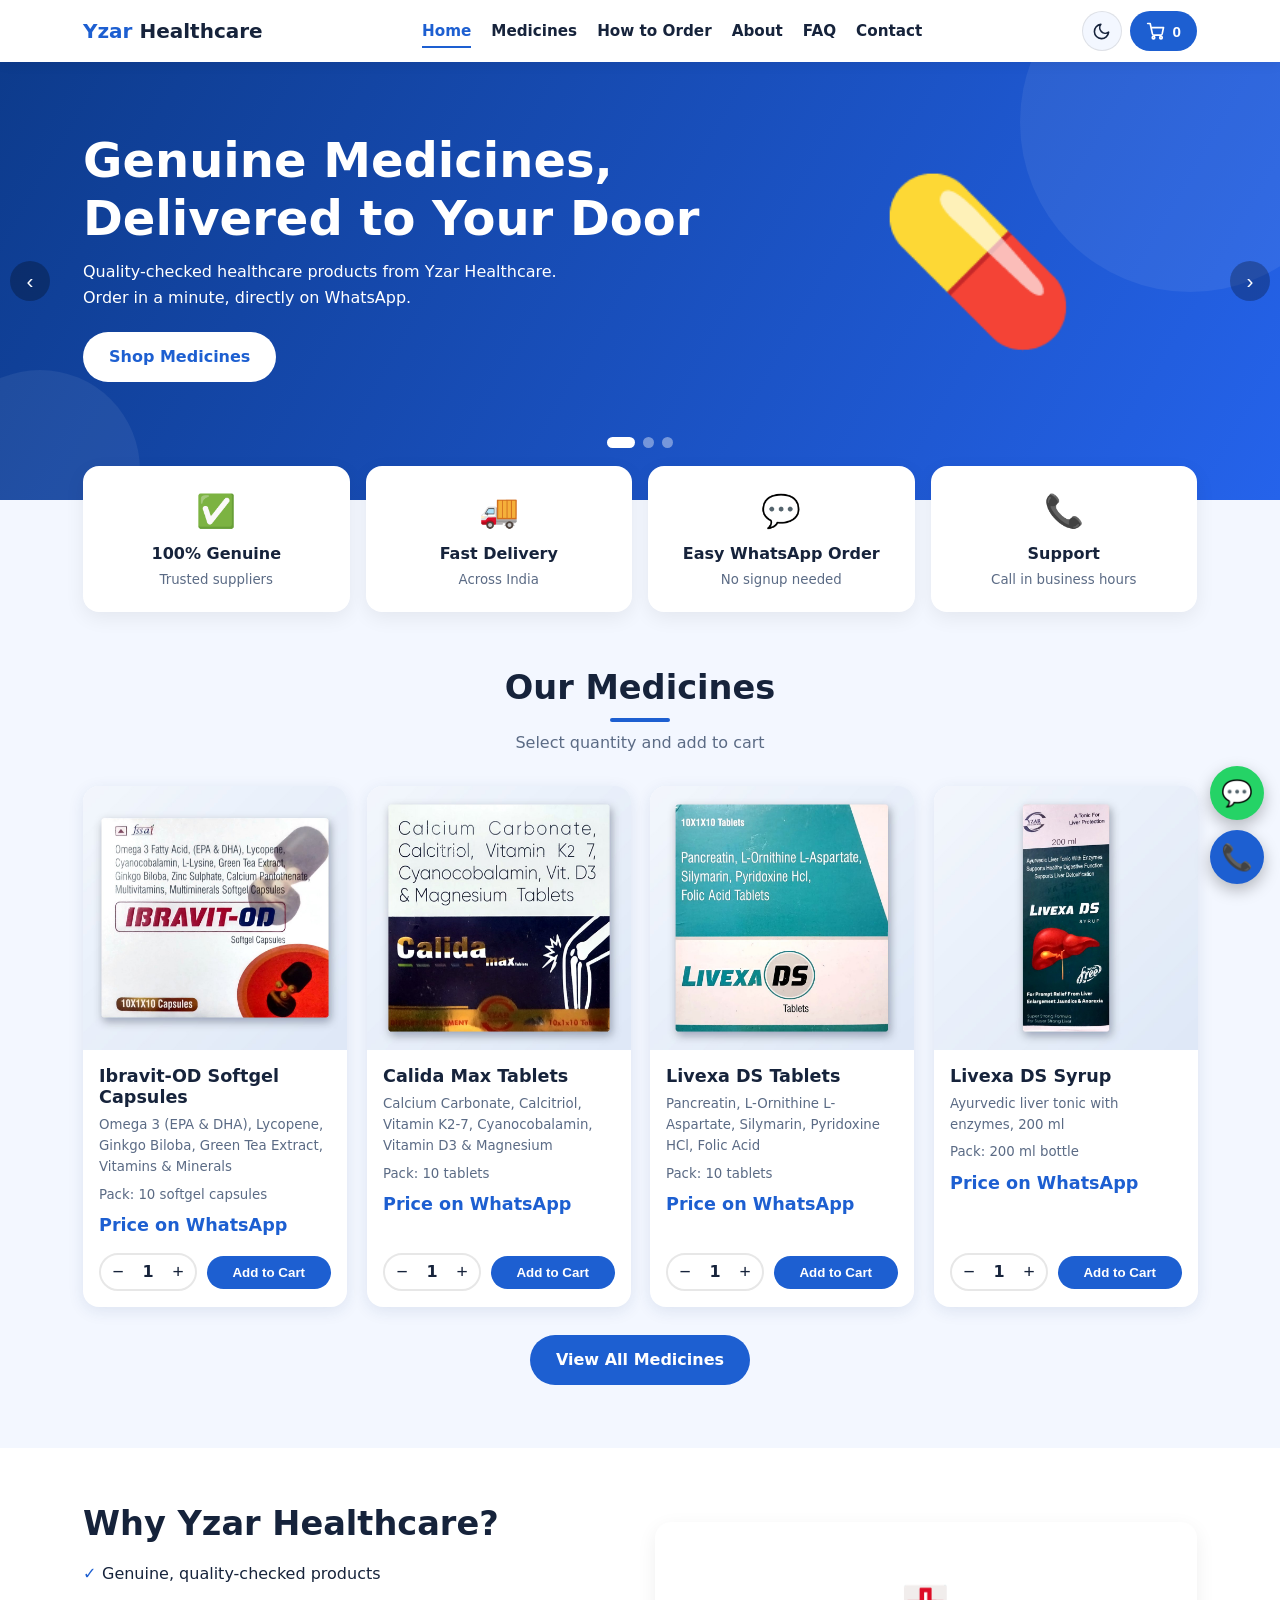
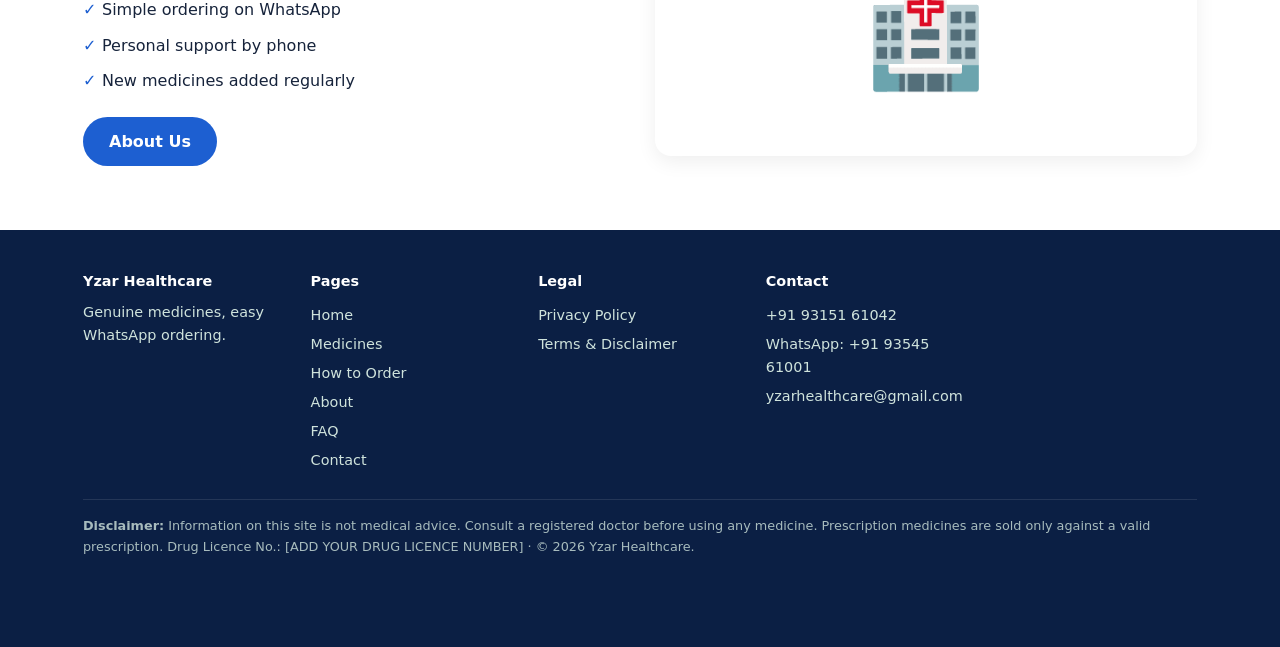
==== index.html @ 84fd8c4e "Add files via upload" ====
<!DOCTYPE html><html lang="en-IN"><head><meta charset="utf-8"><meta name="viewport" content="width=device-width, initial-scale=1">
<title>Yzar Healthcare – Buy Genuine Medicines Online | Order on WhatsApp</title><meta name="description" content="Yzar Healthcare – genuine, quality-checked medicines delivered across India. Choose medicines, set quantity and order instantly on WhatsApp."><link rel="canonical" href="https://yzarhealthcare.com/"><meta name="theme-color" content="#1d5fd1">
<meta property="og:type" content="website"><meta property="og:title" content="Yzar Healthcare – Buy Genuine Medicines Online | Order on WhatsApp"><meta property="og:description" content="Yzar Healthcare – genuine, quality-checked medicines delivered across India. Choose medicines, set quantity and order instantly on WhatsApp."><meta property="og:url" content="https://yzarhealthcare.com/">
<link rel="icon" href="data:image/svg+xml,%3Csvg xmlns='http://www.w3.org/2000/svg' viewBox='0 0 100 100'%3E%3Ctext y='.9em' font-size='90'%3E💊%3C/text%3E%3C/svg%3E">
<script>(function(){try{var t=localStorage.getItem("yztheme")||(matchMedia("(prefers-color-scheme:dark)").matches?"dark":"light");document.documentElement.dataset.theme=t}catch(e){}})()</script><link rel="stylesheet" href="assets/style.css"><script type="application/ld+json">{"@context": "https://schema.org", "@type": "Pharmacy", "name": "Yzar Healthcare", "url": "https://yzarhealthcare.com/", "telephone": "+919315161042", "email": "yzarhealthcare@gmail.com", "areaServed": "IN"}</script></head><body>
<header><div class="wrap nav"><a class="logo" href="index.html">Yzar<span> Healthcare</span></a><nav id="nav"><ul><li><a href="index.html" class=on>Home</a></li><li><a href="medicines.html">Medicines</a></li><li><a href="how-to-order.html">How to Order</a></li><li><a href="about.html">About</a></li><li><a href="faq.html">FAQ</a></li><li><a href="contact.html">Contact</a></li></ul></nav>
<div class="acts"><button class="ib" id="tt" type="button" aria-label="Switch dark / light theme"><svg class="mo" width="19" height="19" viewBox="0 0 24 24"><path d="M21 12.8A9 9 0 1 1 11.2 3a7 7 0 0 0 9.8 9.8z"/></svg><svg class="su" width="19" height="19" viewBox="0 0 24 24"><circle cx="12" cy="12" r="4"/><path d="M12 2v2M12 20v2M4.9 4.9l1.4 1.4M17.7 17.7l1.4 1.4M2 12h2M20 12h2M4.9 19.1l1.4-1.4M17.7 6.3l1.4-1.4"/></svg></button><button class="cartbtn" id="cb" type="button" onclick="openCart()" aria-label="Open cart"><svg width="20" height="20" viewBox="0 0 24 24"><circle cx="9" cy="20" r="1.5"/><circle cx="18" cy="20" r="1.5"/><path d="M2 3h3l2.7 12.4a2 2 0 0 0 2 1.6h7.7a2 2 0 0 0 2-1.5L21 8H6"/></svg><span id="cc">0</span></button><button class="hb" type="button" onclick="document.getElementById('nav').classList.toggle('open')" aria-label="Menu">☰</button></div></div></header>
<main><div class="slider" id="hero"><div class="slides" id="slides"><div class="slide s1"><div class="wrap"><div><h1 class="hd">Genuine Medicines, Delivered to Your Door</h1><p>Quality-checked healthcare products from Yzar Healthcare. Order in a minute, directly on WhatsApp.</p><a class="btn" href="medicines.html">Shop Medicines</a></div><div class="big" aria-hidden="true">💊</div></div></div><div class="slide s2"><div class="wrap"><div><h2 class="hd">Order on WhatsApp in 3 Taps</h2><p>Select medicines, set quantity, and your order goes straight to our team.</p><a class="btn" href="how-to-order.html">How It Works</a></div><div class="big" aria-hidden="true">💬</div></div></div><div class="slide s3"><div class="wrap"><div><h2 class="hd">Your Health, Our Priority</h2><p>Questions about a product? Call or message us, we are happy to help.</p><a class="btn" href="contact.html">Contact Us</a></div><div class="big" aria-hidden="true">🩺</div></div></div></div><button class="arr l" onclick="go(-1)" aria-label="Previous">‹</button><button class="arr r" onclick="go(1)" aria-label="Next">›</button><div class="dots" id="dots"></div></div>
<div class="wrap"><div class="trust"><div class="card rv"><i>✅</i><b>100% Genuine</b><small>Trusted suppliers</small></div><div class="card rv"><i>🚚</i><b>Fast Delivery</b><small>Across India</small></div><div class="card rv"><i>💬</i><b>Easy WhatsApp Order</b><small>No signup needed</small></div><div class="card rv"><i>📞</i><b>Support</b><small>Call in business hours</small></div></div></div>
<section><div class="wrap"><h2 class="rv">Our Medicines</h2><p class="sub rv">Select quantity and add to cart</p><div class="grid" id="grid" data-limit="8"></div><p style="text-align:center;margin-top:28px"><a class="btn g" href="medicines.html">View All Medicines</a></p></div></section>
<section class="alt"><div class="wrap two"><div class="rv"><h2>Why Yzar Healthcare?</h2><ul class="tick"><li>Genuine, quality-checked products</li><li>Simple ordering on WhatsApp</li><li>Personal support by phone</li><li>New medicines added regularly</li></ul><p style="margin-top:18px"><a class="btn g" href="about.html">About Us</a></p></div><div class="card rv" style="font-size:6rem;padding:40px">🏥</div></div></section></main>
<footer><div class="wrap"><div><h4>Yzar Healthcare</h4><p>Genuine medicines, easy WhatsApp ordering.</p></div>
<div><h4>Pages</h4><a href="index.html">Home</a><a href="medicines.html">Medicines</a><a href="how-to-order.html">How to Order</a><a href="about.html">About</a><a href="faq.html">FAQ</a><a href="contact.html">Contact</a></div>
<div><h4>Legal</h4><a href="privacy-policy.html">Privacy Policy</a><a href="terms-disclaimer.html">Terms &amp; Disclaimer</a></div>
<div><h4>Contact</h4><a href="tel:+919315161042">+91 93151 61042</a><a href="https://wa.me/919354561001">WhatsApp: +91 93545 61001</a><a href="mailto:yzarhealthcare@gmail.com">yzarhealthcare@gmail.com</a></div>
<div class="disc"><b>Disclaimer:</b> Information on this site is not medical advice. Consult a registered doctor before using any medicine. Prescription medicines are sold only against a valid prescription. Drug Licence No.: [ADD YOUR DRUG LICENCE NUMBER] · © 2026 Yzar Healthcare.</div></div></footer>
<script src="assets/products.js"></script><script>const ROOT="";</script><script src="assets/app.js"></script></body></html>
---- assets/style.css ----
:root{color-scheme:light;--g:#1d5fd1;--g2:#2f7bf0;--dk:#0b1f44;--bg:#f3f7ff;--tx:#16233b;--mu:#5b6b85;--w:#fff;--r:16px;--pg1:#e3eeff;--pg2:#c3d9fb;--sh:#1b3a7a1a}
:root[data-theme=dark]{color-scheme:dark;--g:#3b82f6;--g2:#60a5fa;--bg:#0b1220;--tx:#e6eefc;--mu:#9fb1d1;--w:#121c30;--dk:#060c18;--pg1:#16233f;--pg2:#1f3159;--sh:#0006}
*{box-sizing:border-box;margin:0;padding:0}
html{scroll-behavior:smooth}
body{font-family:system-ui,-apple-system,"Segoe UI",Roboto,sans-serif;background:var(--bg);color:var(--tx);line-height:1.6;overflow-x:hidden}
a{color:inherit}.wrap{max-width:1150px;margin:auto;padding:0 18px}
section{padding:56px 0}h1,h2,h3{line-height:1.2}
h2{font-size:clamp(1.5rem,4vw,2.1rem);text-align:center;margin-bottom:8px}
.sub{text-align:center;color:var(--mu);margin-bottom:30px}
header{position:sticky;top:0;z-index:50;background:var(--w);box-shadow:0 2px 12px #0001}
.nav{display:flex;align-items:center;justify-content:space-between;height:62px}
.logo{font-weight:800;font-size:1.25rem;color:var(--g);text-decoration:none}.logo span{color:var(--tx)}
nav ul{display:flex;gap:20px;list-style:none}
nav a{text-decoration:none;font-weight:600;font-size:.95rem;padding:6px 0}nav a:hover,nav a.on{color:var(--g);border-bottom:2px solid var(--g)}
.hb{display:none;background:none;border:0;font-size:1.6rem;color:var(--tx)}
.cartbtn{background:var(--g);color:#fff;border:0;border-radius:30px;padding:8px 16px;font-weight:700;cursor:pointer}
@media(max-width:1000px){.hb{display:block}nav{position:absolute;top:62px;left:0;right:0;background:var(--w);display:none;box-shadow:0 8px 14px #0002}nav.open{display:block}nav ul{flex-direction:column;gap:0}nav a{display:block;padding:14px 20px;border-top:1px solid #8882}nav a.on{border-bottom:0}}
.phead{background:linear-gradient(120deg,#0d3b8c,#2563eb);color:#fff;padding:44px 0;text-align:center}
.phead h1{font-size:clamp(1.7rem,5vw,2.6rem)}.phead p{opacity:.9;margin-top:6px}
.crumb{font-size:.85rem;opacity:.9;margin-bottom:8px}.crumb a{text-decoration:none}
.slider{position:relative;overflow:hidden;color:#fff}
.slides{display:flex;transition:transform .7s ease}
.slide{min-width:100%;padding:70px 0 110px;display:flex;align-items:center}
.s1{background:linear-gradient(120deg,#0d3b8c,#2563eb)}.s2{background:linear-gradient(120deg,#0369a1,#38bdf8)}.s3{background:linear-gradient(120deg,#3730a3,#6366f1)}
.slide .wrap{display:grid;grid-template-columns:1.2fr .8fr;gap:20px;align-items:center;width:100%}
.slide .hd{font-size:clamp(1.8rem,5vw,3rem);text-align:left;margin-bottom:12px}
.slide p{opacity:.92;margin-bottom:22px;max-width:520px}
.big{font-size:clamp(5rem,16vw,10rem);text-align:center;animation:fl 4s ease-in-out infinite}
@keyframes fl{50%{transform:translateY(-14px) rotate(4deg)}}
@media(max-width:700px){.slide .wrap{grid-template-columns:1fr;text-align:center}.slide .hd{text-align:center}.slide p{margin-inline:auto}.big{order:-1;font-size:5rem}}
.btn{display:inline-block;background:#fff;color:var(--g);font-weight:800;padding:12px 26px;border-radius:30px;text-decoration:none;border:0;cursor:pointer;font-size:1rem;transition:.2s}
.btn:hover{transform:translateY(-2px);box-shadow:0 8px 18px #0003}.btn.g{background:var(--g);color:#fff}.btn.wa{background:#25d366;color:#fff}
.dots{position:absolute;bottom:52px;left:0;right:0;display:flex;justify-content:center;gap:8px}
.dots button{width:11px;height:11px;border-radius:50%;border:0;background:#fff6;cursor:pointer;transition:.3s}.dots button.on{background:#fff;width:28px;border-radius:8px}
.arr{position:absolute;top:50%;transform:translateY(-50%);background:#0004;color:#fff;border:0;width:40px;height:40px;border-radius:50%;font-size:1.3rem;cursor:pointer}
.arr.l{left:10px}.arr.r{right:10px}@media(max-width:700px){.arr{display:none}}
.trust{display:grid;grid-template-columns:repeat(auto-fit,minmax(200px,1fr));gap:16px;margin-top:-34px;position:relative;z-index:5}
.card{background:var(--w);border-radius:var(--r);padding:20px;box-shadow:0 6px 20px #0001;text-align:center;display:block;text-decoration:none}
.card i{font-style:normal;font-size:2rem;display:block}.card b{display:block;margin-top:4px}.card small{color:var(--mu)}
.tools{display:flex;justify-content:center;margin-bottom:26px}
.tools input{width:100%;max-width:420px;padding:12px 18px;border-radius:30px;border:2px solid #8883;background:var(--w);color:var(--tx);font-size:1rem}
.grid{display:grid;grid-template-columns:repeat(auto-fill,minmax(250px,1fr));gap:20px}
.p{background:var(--w);border-radius:var(--r);overflow:hidden;box-shadow:0 4px 16px #0001;transition:.25s;display:flex;flex-direction:column}
.p:hover{transform:translateY(-6px);box-shadow:0 14px 30px #0002}
.pi{height:160px;display:grid;place-items:center;font-size:4.5rem;background:linear-gradient(135deg,var(--pg1),var(--pg2));text-decoration:none}
.pi img{width:100%;height:100%;object-fit:cover}
.pb{padding:16px;display:flex;flex-direction:column;gap:6px;flex:1}.pb h3{font-size:1.1rem}.pb h3 a{text-decoration:none}.pb small{color:var(--mu)}
.price{font-weight:800;color:var(--g);font-size:1.1rem}
.rx{font-size:.72rem;background:#fde8e8;color:#b42318;padding:2px 8px;border-radius:10px;width:fit-content}
.row{display:flex;gap:10px;align-items:center;margin-top:auto;padding-top:8px}
.qty{display:flex;align-items:center;border:2px solid #8883;border-radius:24px}
.qty button{width:34px;height:34px;background:none;border:0;font-size:1.2rem;cursor:pointer;color:var(--tx)}.qty span{min-width:26px;text-align:center;font-weight:700}
.add{flex:1;background:var(--g);color:#fff;border:0;border-radius:24px;padding:9px;font-weight:700;cursor:pointer}.add:hover{background:var(--g2)}
.steps{display:grid;grid-template-columns:repeat(auto-fit,minmax(220px,1fr));gap:22px;counter-reset:s}
.steps .card{text-align:left;position:relative;padding-top:34px}
.steps .card:before{counter-increment:s;content:counter(s);position:absolute;top:-14px;left:18px;width:34px;height:34px;border-radius:50%;background:var(--g);color:#fff;display:grid;place-items:center;font-weight:800}
.alt{background:var(--w)}
.two{display:grid;grid-template-columns:1fr 1fr;gap:30px;align-items:center}@media(max-width:760px){.two{grid-template-columns:1fr}}
.two h2{text-align:left}.tick{list-style:none;margin-top:12px}.tick li{padding:5px 0}.tick li:before{content:"✓ ";color:var(--g);font-weight:800}
.doc{max-width:800px}.doc h2{text-align:left;font-size:1.4rem;margin:26px 0 8px}.doc p,.doc li{color:var(--mu);margin-bottom:8px}.doc ul{padding-left:22px}
details{background:var(--w);border-radius:12px;padding:14px 18px;margin-bottom:10px}
summary{font-weight:700;cursor:pointer}details p{margin-top:8px;color:var(--mu)}
.contact{display:grid;grid-template-columns:repeat(auto-fit,minmax(240px,1fr));gap:16px}
.pd{display:grid;grid-template-columns:1fr 1fr;gap:34px;align-items:start}@media(max-width:760px){.pd{grid-template-columns:1fr}}
.pd .pi{height:300px;font-size:8rem;border-radius:var(--r)}.pd h1{font-size:clamp(1.6rem,4vw,2.2rem)}
.pd .price{font-size:1.5rem;margin:8px 0}.pd p{color:var(--mu);margin:8px 0}
.cta{display:flex;gap:12px;flex-wrap:wrap;align-items:center;margin-top:16px}
footer{background:var(--dk);color:#cfe3dc;padding:40px 0 90px;font-size:.9rem}
footer .wrap{display:grid;grid-template-columns:repeat(auto-fit,minmax(200px,1fr));gap:24px}
footer h4{color:#fff;margin-bottom:8px}footer a{display:block;text-decoration:none;padding:3px 0}footer a:hover{color:#fff}
.disc{grid-column:1/-1;border-top:1px solid #fff2;padding-top:16px;font-size:.8rem;opacity:.8}
.rv{opacity:0;transform:translateY(28px);transition:.7s}.rv.in{opacity:1;transform:none}
.fab{position:fixed;right:16px;bottom:16px;display:flex;flex-direction:column;gap:10px;z-index:60}
.fab a{width:54px;height:54px;border-radius:50%;display:grid;place-items:center;font-size:1.6rem;text-decoration:none;box-shadow:0 6px 16px #0004;color:#fff}
.fab .w{background:#25d366;animation:pu 2s infinite}.fab .c{background:var(--g)}
@keyframes pu{0%{box-shadow:0 0 0 0 #25d36699}70%{box-shadow:0 0 0 16px #0000}100%{box-shadow:0 0 0 0 #0000}}
.ov{position:fixed;inset:0;background:#0006;z-index:70;display:none}.ov.open{display:block}
.drawer{position:fixed;top:0;right:0;bottom:0;width:min(420px,100%);background:var(--w);z-index:80;transform:translateX(100%);transition:.35s;display:flex;flex-direction:column}.drawer.open{transform:none}
.dh{display:flex;justify-content:space-between;align-items:center;padding:16px 18px;border-bottom:1px solid #8883}.dh button{background:none;border:0;font-size:1.6rem;cursor:pointer;color:var(--tx)}
.items{flex:1;overflow:auto;padding:12px 18px}
.it{display:flex;justify-content:space-between;align-items:center;gap:8px;padding:10px 0;border-bottom:1px solid #8882}.it small{color:var(--mu);display:block}
.df{padding:14px 18px;border-top:1px solid #8883;display:grid;gap:8px}
.df input,.df textarea{width:100%;padding:10px 12px;border-radius:10px;border:2px solid #8883;background:var(--bg);color:var(--tx);font:inherit}
.empty{text-align:center;color:var(--mu);padding:40px 0}

.car{position:relative}
.car .vp{overflow:hidden;border-radius:var(--r);background:var(--w);box-shadow:0 4px 16px #0001}
.car .tr{display:flex;transition:transform .45s ease}
.car .sl{min-width:100%;height:340px;display:block}
.car .sl img{display:block;width:100%;height:340px;object-fit:contain}
.car .ar{position:absolute;top:50%;transform:translateY(-50%);width:38px;height:38px;border-radius:50%;border:0;background:#0006;color:#fff;font-size:1.3rem;cursor:pointer;z-index:2}
.car .ar.l{left:8px}.car .ar.r{right:8px}
.car .cd{position:absolute;bottom:10px;left:0;right:0;display:flex;justify-content:center;gap:7px}
.car .cd button{width:9px;height:9px;border-radius:50%;border:0;background:#0004;cursor:pointer;transition:.3s}.car .cd button.on{background:var(--g);width:24px;border-radius:6px}
.car .cn{position:absolute;top:10px;right:10px;background:#0007;color:#fff;font-size:.75rem;padding:2px 10px;border-radius:12px}
.thumbs{display:flex;gap:10px;margin-top:12px;overflow-x:auto;padding-bottom:4px}
.thumbs button{flex:0 0 68px;height:68px;border:2px solid transparent;border-radius:12px;padding:0;background:var(--w);cursor:pointer;overflow:hidden;opacity:.7}
.thumbs button.on{border-color:var(--g);opacity:1}.thumbs img{width:100%;height:100%;object-fit:cover}
.pdet{margin-top:40px}.pdet h2{text-align:left;font-size:1.4rem;margin-bottom:14px}
.pdet details{padding:0}.pdet summary{padding:14px 18px;list-style:none;display:flex;justify-content:space-between}
.pdet summary:after{content:"+";font-size:1.3rem;color:var(--g)}.pdet details[open] summary:after{content:"−"}
.pdet .bd{padding:0 18px 16px;color:var(--mu)}.pdet ul{padding-left:20px}.pdet li{margin-bottom:4px}
.pdet table{width:100%;border-collapse:collapse}.pdet td{padding:8px 0;border-bottom:1px solid #8882;vertical-align:top}.pdet td:first-child{font-weight:700;color:var(--tx);width:38%}

/* ===== v2 fixes + animation ===== */
body{animation:pg .5s ease both}@keyframes pg{from{opacity:0}}
.prog{position:fixed;top:0;left:0;height:3px;width:0;background:linear-gradient(90deg,var(--g),#38bdf8);z-index:100;transition:width .1s}
header{transition:box-shadow .3s,background .3s}header.sc{box-shadow:0 6px 22px var(--sh)}
.logo{flex-shrink:0;white-space:nowrap}nav ul{flex-wrap:nowrap}nav a{white-space:nowrap}
.acts{display:flex;gap:8px;align-items:center}
.ib,.cartbtn{display:inline-flex;align-items:center;justify-content:center;gap:7px;height:40px;border-radius:30px;border:0;cursor:pointer;font-weight:700;font-size:.95rem;transition:.25s}
.ib{width:40px;background:var(--bg);color:var(--tx);border:1px solid #8883}.ib:hover{background:var(--g);color:#fff;transform:rotate(18deg)}
.ib svg,.cartbtn svg{fill:none;stroke:currentColor;stroke-width:2;stroke-linecap:round;stroke-linejoin:round}
.mo{display:block}.su{display:none}:root[data-theme=dark] .mo{display:none}:root[data-theme=dark] .su{display:block}
.cartbtn{padding:0 16px}.cartbtn:hover{background:var(--g2)}.cartbtn.bump{animation:bump .5s}
@keyframes bump{30%{transform:scale(1.2) rotate(-6deg)}60%{transform:scale(.95)}}
.hb{width:40px;height:40px;border-radius:50%;border:1px solid #8883;background:var(--bg);font-size:1.3rem;cursor:pointer}
/* product images */
.pi{display:flex;align-items:center;justify-content:center;aspect-ratio:1/1;height:auto;overflow:hidden;position:relative}
.pi img{display:block;width:100%;aspect-ratio:1/1;height:auto;object-fit:contain;transition:transform .5s}
.p:hover .pi img{transform:scale(1.08)}
.pd .pi{aspect-ratio:auto;height:300px}
.pb h3 a:hover{color:var(--g)}
.grid .p{animation:up .6s both}
.grid .p:nth-child(1){animation-delay:0.07s}.grid .p:nth-child(2){animation-delay:0.14s}.grid .p:nth-child(3){animation-delay:0.21s}.grid .p:nth-child(4){animation-delay:0.28s}.grid .p:nth-child(5){animation-delay:0.35s}.grid .p:nth-child(6){animation-delay:0.42s}.grid .p:nth-child(7){animation-delay:0.49s}.grid .p:nth-child(8){animation-delay:0.56s}.grid .p:nth-child(9){animation-delay:0.63s}.grid .p:nth-child(10){animation-delay:0.70s}.grid .p:nth-child(11){animation-delay:0.77s}.grid .p:nth-child(12){animation-delay:0.84s}
@keyframes up{from{opacity:0;transform:translateY(30px) scale(.97)}to{opacity:1;transform:none}}
/* hero */
.slide{position:relative;overflow:hidden}
.slide:before,.slide:after{content:"";position:absolute;border-radius:50%;background:#fff1;animation:dr 9s ease-in-out infinite}
.slide:before{width:340px;height:340px;right:-80px;top:-110px}.slide:after{width:200px;height:200px;left:-60px;bottom:-70px;animation-delay:-4s}
@keyframes dr{50%{transform:translate(-26px,20px) scale(1.12)}}
.slide .wrap{position:relative;z-index:1}
.slide .hd,.slide p,.slide .btn,.slide .big{opacity:0}
.slide.act .hd{animation:up .7s .1s both}.slide.act p{animation:up .7s .25s both}.slide.act .btn{animation:up .7s .4s both}
.slide.act .big{opacity:1;animation:zoom .9s .2s both,fl 4s 1.1s ease-in-out infinite}
@keyframes zoom{from{opacity:0;transform:scale(.4) rotate(-25deg)}to{opacity:1;transform:none}}
/* buttons */
.btn,.add{position:relative;overflow:hidden}
.btn:after,.add:after{content:"";position:absolute;top:0;left:-70%;width:50%;height:100%;background:linear-gradient(100deg,#fff0,#fff6,#fff0);transform:skewX(-20deg);transition:left .6s}
.btn:hover:after,.add:hover:after{left:130%}
.add:active,.btn:active{transform:scale(.96)}
.card{transition:transform .3s,box-shadow .3s}a.card:hover,.trust .card:hover{transform:translateY(-6px);box-shadow:0 14px 30px var(--sh)}
.trust .card i{transition:.4s}.trust .card:hover i{transform:scale(1.25) rotate(-8deg)}
.steps .card:before{animation:pl 2.4s infinite}@keyframes pl{50%{box-shadow:0 0 0 8px #3b82f633}}
h2.rv:after{content:"";display:block;width:0;height:4px;border-radius:4px;background:var(--g);margin:10px auto 0;transition:width .8s .3s}
h2.rv.in:after{width:60px}.two h2.rv:after{margin-left:0}
.card:not(.rv),.p{box-shadow:0 4px 16px var(--sh)}
details{transition:box-shadow .3s}details[open]{box-shadow:0 8px 22px var(--sh)}
details[open] .bd{animation:up .4s both}
/* toast */
#toast{position:fixed;left:50%;bottom:24px;transform:translate(-50%,120px);background:var(--dk);color:#fff;padding:12px 18px;border-radius:30px;z-index:90;display:flex;gap:14px;align-items:center;box-shadow:0 10px 30px #0005;transition:transform .4s cubic-bezier(.2,1.4,.4,1);font-size:.95rem;max-width:92vw}
#toast.show{transform:translate(-50%,0)}#toast a{color:#7db3ff;font-weight:700;cursor:pointer;text-decoration:none}
@media(prefers-reduced-motion:reduce){*,*:before,*:after{animation:none!important;transition:none!important}.rv{opacity:1;transform:none}.slide .hd,.slide p,.slide .btn,.slide .big{opacity:1}}

.cform{background:var(--w);padding:24px;border-radius:var(--r);box-shadow:0 6px 22px var(--sh);display:grid;gap:14px}
.fr{display:grid;gap:6px}.fr label{font-weight:700;font-size:.9rem}
.fr input,.fr select,.fr textarea{width:100%;padding:12px 14px;border-radius:12px;border:2px solid #8884;background:var(--bg);color:var(--tx);font:inherit;transition:border-color .2s,box-shadow .2s}
.fr input:focus,.fr select:focus,.fr textarea:focus{outline:0;border-color:var(--g);box-shadow:0 0 0 4px #3b82f633}
.fr .bad{border-color:#e5484d}.cerr{color:#e5484d;font-weight:600;min-height:1.2em;font-size:.9rem}
.cform .cta .btn{flex:1;min-width:160px;text-align:center}

@media(max-width:400px){.logo{font-size:1.02rem}.acts{gap:6px}.ib,.hb{width:36px;height:36px}.cartbtn{height:36px;padding:0 11px}.wrap{padding:0 14px}.cform{padding:18px}}

.car .sl,.p .pi{background:linear-gradient(135deg,#f3f7fd,#dee8f7)}

.old{color:#e5484d;text-decoration:line-through;font-weight:600;font-size:.82em;margin-left:8px;opacity:.95}
.pct{background:#e5484d;color:#fff;font-size:.7rem;font-weight:700;padding:2px 8px;border-radius:10px;margin-left:8px;vertical-align:middle;white-space:nowrap}
.pi .rib{position:absolute;top:10px;left:10px;z-index:2;background:#e5484d;color:#fff;font-weight:800;font-size:.76rem;padding:4px 11px;border-radius:20px;box-shadow:0 4px 10px #e5484d55}
.pd .price{display:flex;flex-wrap:wrap;align-items:center;row-gap:4px}.pd .pct{font-size:.8rem}
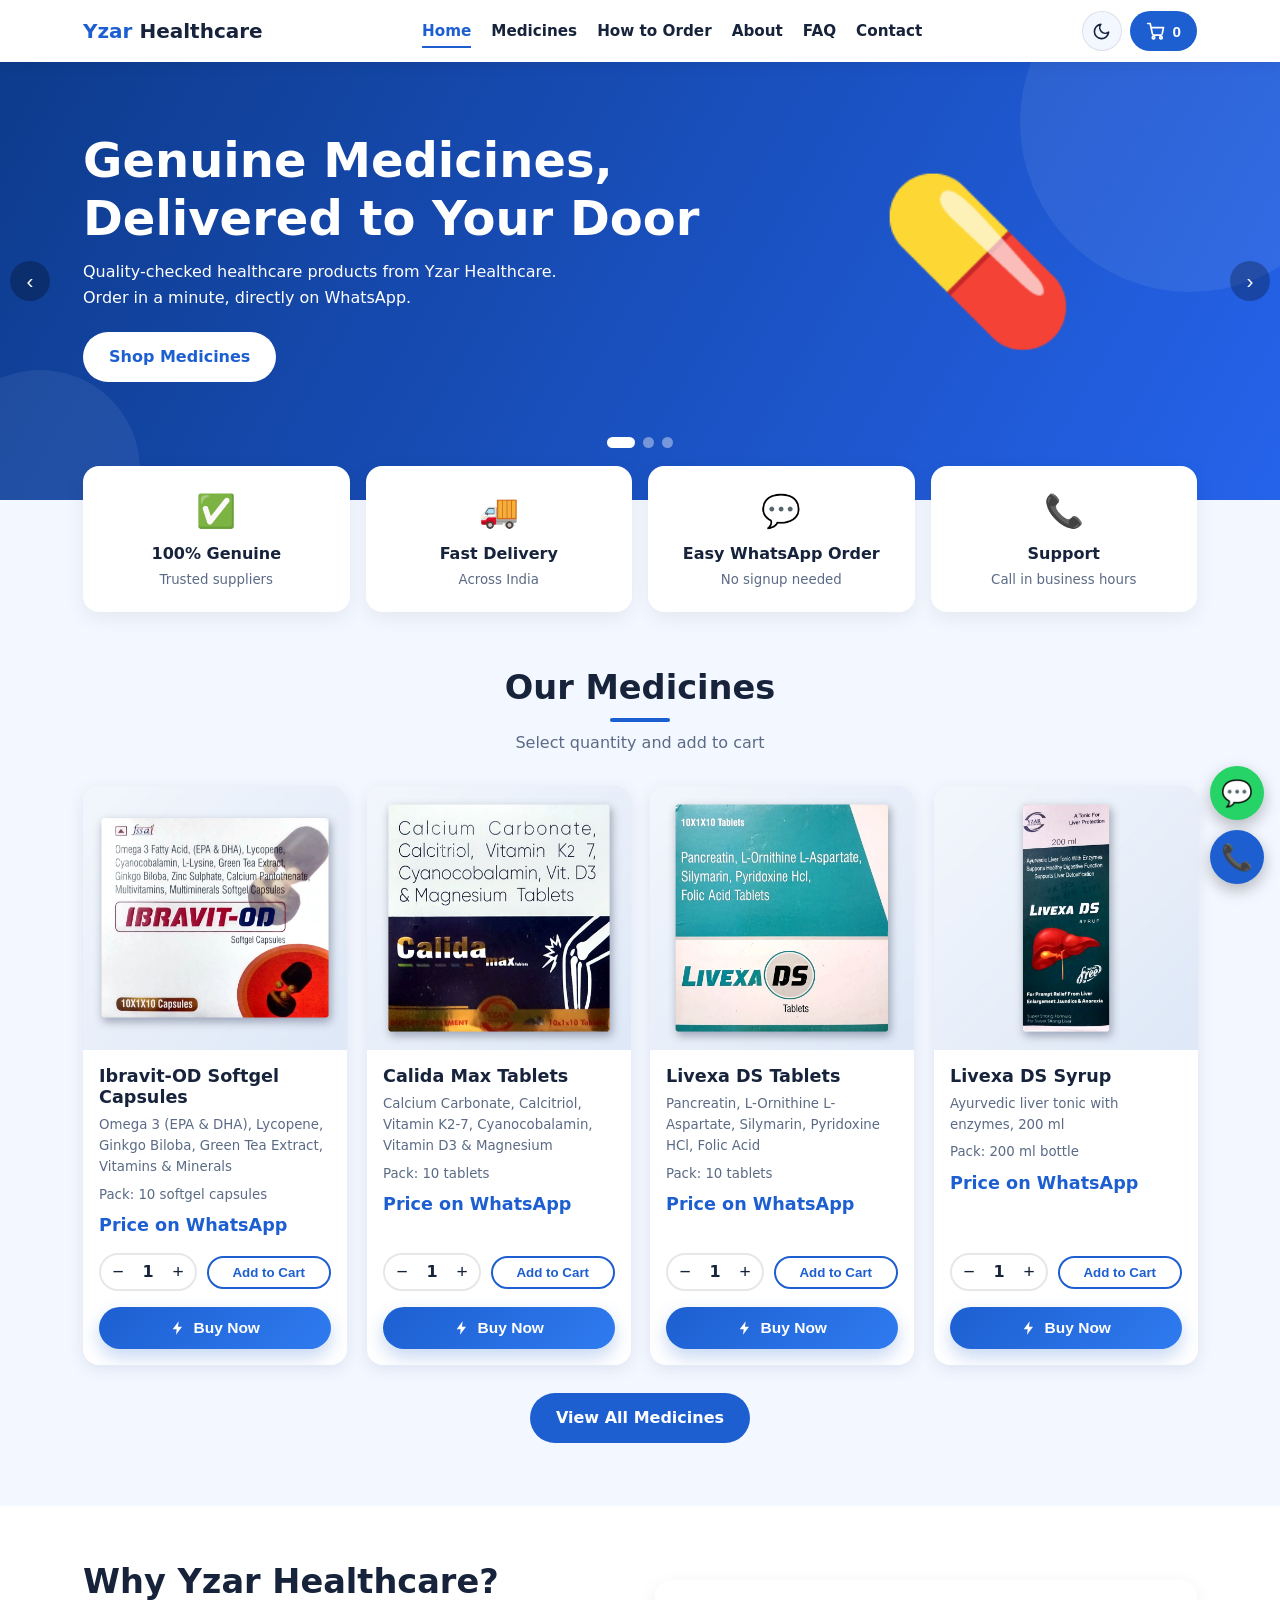
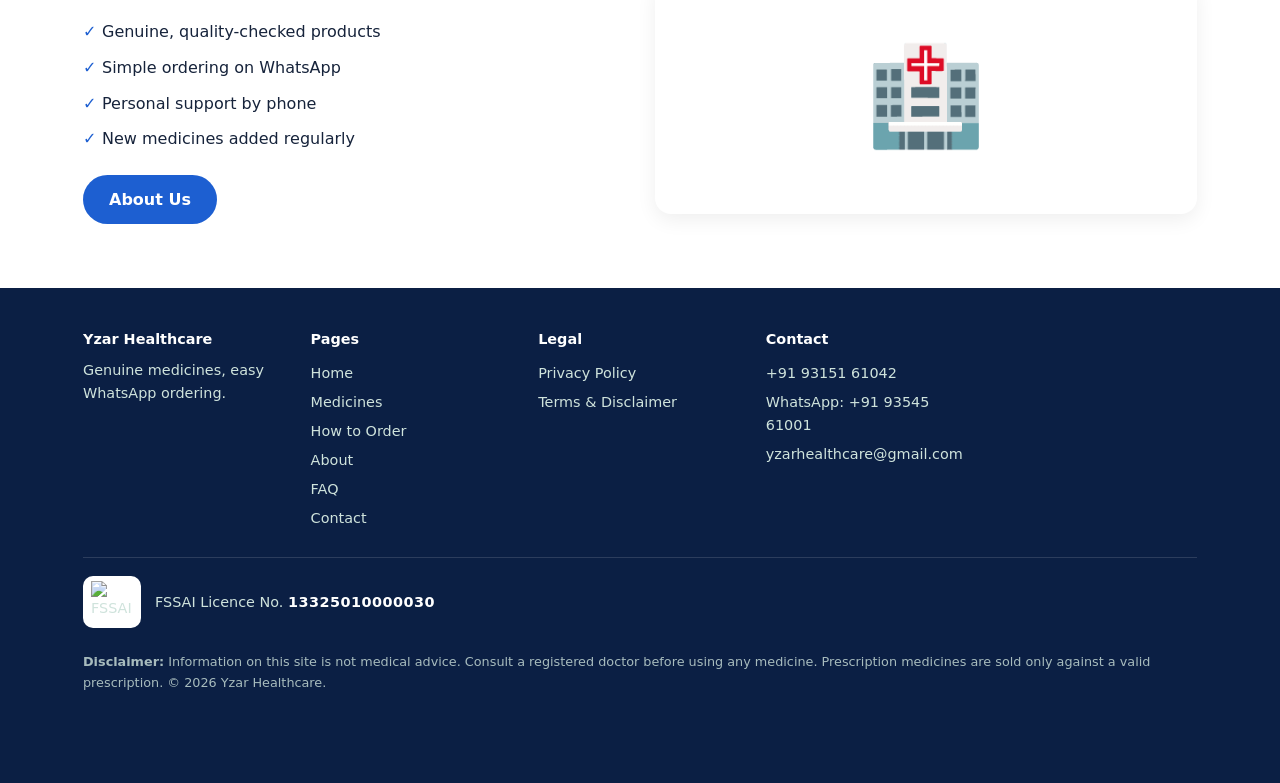
==== commit f4dc7bfe: "fianls" ====
--- a/index.html
+++ b/index.html
@@ -1,6 +1,6 @@
 <!DOCTYPE html><html lang="en-IN"><head><meta charset="utf-8"><meta name="viewport" content="width=device-width, initial-scale=1">
 <title>Yzar Healthcare – Buy Genuine Medicines Online | Order on WhatsApp</title><meta name="description" content="Yzar Healthcare – genuine, quality-checked medicines delivered across India. Choose medicines, set quantity and order instantly on WhatsApp."><link rel="canonical" href="https://yzarhealthcare.com/"><meta name="theme-color" content="#1d5fd1">
-<meta property="og:type" content="website"><meta property="og:title" content="Yzar Healthcare – Buy Genuine Medicines Online | Order on WhatsApp"><meta property="og:description" content="Yzar Healthcare – genuine, quality-checked medicines delivered across India. Choose medicines, set quantity and order instantly on WhatsApp."><meta property="og:url" content="https://yzarhealthcare.com/">
+<meta property="og:type" content="website"><meta property="og:title" content="Yzar Healthcare – Buy Genuine Medicines Online | Order on WhatsApp"><meta property="og:description" content="Yzar Healthcare – genuine, quality-checked medicines delivered across India. Choose medicines, set quantity and order instantly on WhatsApp."><meta property="og:url" content="https://yzarhealthcare.com/"><meta property="og:image" content="https://yzarhealthcare.com/images/og-banner.jpg"><meta property="og:image:width" content="1200"><meta property="og:image:height" content="630"><meta property="og:site_name" content="Yzar Healthcare"><meta name="twitter:card" content="summary_large_image">
 <link rel="icon" href="data:image/svg+xml,%3Csvg xmlns='http://www.w3.org/2000/svg' viewBox='0 0 100 100'%3E%3Ctext y='.9em' font-size='90'%3E💊%3C/text%3E%3C/svg%3E">
 <script>(function(){try{var t=localStorage.getItem("yztheme")||(matchMedia("(prefers-color-scheme:dark)").matches?"dark":"light");document.documentElement.dataset.theme=t}catch(e){}})()</script><link rel="stylesheet" href="assets/style.css"><script type="application/ld+json">{"@context": "https://schema.org", "@type": "Pharmacy", "name": "Yzar Healthcare", "url": "https://yzarhealthcare.com/", "telephone": "+919315161042", "email": "yzarhealthcare@gmail.com", "areaServed": "IN"}</script></head><body>
 <header><div class="wrap nav"><a class="logo" href="index.html">Yzar<span> Healthcare</span></a><nav id="nav"><ul><li><a href="index.html" class=on>Home</a></li><li><a href="medicines.html">Medicines</a></li><li><a href="how-to-order.html">How to Order</a></li><li><a href="about.html">About</a></li><li><a href="faq.html">FAQ</a></li><li><a href="contact.html">Contact</a></li></ul></nav>
@@ -13,5 +13,6 @@
 <div><h4>Pages</h4><a href="index.html">Home</a><a href="medicines.html">Medicines</a><a href="how-to-order.html">How to Order</a><a href="about.html">About</a><a href="faq.html">FAQ</a><a href="contact.html">Contact</a></div>
 <div><h4>Legal</h4><a href="privacy-policy.html">Privacy Policy</a><a href="terms-disclaimer.html">Terms &amp; Disclaimer</a></div>
 <div><h4>Contact</h4><a href="tel:+919315161042">+91 93151 61042</a><a href="https://wa.me/919354561001">WhatsApp: +91 93545 61001</a><a href="mailto:yzarhealthcare@gmail.com">yzarhealthcare@gmail.com</a></div>
-<div class="disc"><b>Disclaimer:</b> Information on this site is not medical advice. Consult a registered doctor before using any medicine. Prescription medicines are sold only against a valid prescription. Drug Licence No.: [ADD YOUR DRUG LICENCE NUMBER] · © 2026 Yzar Healthcare.</div></div></footer>
+<div class="fssai"><span class="fb"><img src="images/fssai-logo.png" alt="FSSAI logo" width="40" height="40" loading="lazy"></span><span>FSSAI Licence No. <b>13325010000030</b></span></div>
+<div class="disc"><b>Disclaimer:</b> Information on this site is not medical advice. Consult a registered doctor before using any medicine. Prescription medicines are sold only against a valid prescription.  © 2026 Yzar Healthcare.</div></div></footer>
 <script src="assets/products.js"></script><script>const ROOT="";</script><script src="assets/app.js"></script></body></html>
--- a/assets/style.css
+++ b/assets/style.css
@@ -167,3 +167,34 @@
 .pct{background:#e5484d;color:#fff;font-size:.7rem;font-weight:700;padding:2px 8px;border-radius:10px;margin-left:8px;vertical-align:middle;white-space:nowrap}
 .pi .rib{position:absolute;top:10px;left:10px;z-index:2;background:#e5484d;color:#fff;font-weight:800;font-size:.76rem;padding:4px 11px;border-radius:20px;box-shadow:0 4px 10px #e5484d55}
 .pd .price{display:flex;flex-wrap:wrap;align-items:center;row-gap:4px}.pd .pct{font-size:.8rem}
+
+/* ===== Buy Now ===== */
+.add{background:transparent;color:var(--g);border:2px solid var(--g);padding:7px}.add:hover{background:var(--g);color:#fff}
+.buy{display:flex;align-items:center;justify-content:center;gap:8px;width:100%;margin-top:10px;padding:12px;border:0;border-radius:26px;background:linear-gradient(135deg,var(--g),var(--g2));color:#fff;font-weight:800;font-size:.97rem;cursor:pointer;position:relative;overflow:hidden;box-shadow:0 8px 18px #1d5fd140;transition:transform .25s,box-shadow .25s}
+.buy:hover{transform:translateY(-2px);box-shadow:0 12px 24px #1d5fd155}.buy:active{transform:scale(.97)}
+.buy:after{content:"";position:absolute;top:0;left:-70%;width:50%;height:100%;background:linear-gradient(100deg,#fff0,#fff6,#fff0);transform:skewX(-20deg);transition:left .6s}.buy:hover:after{left:130%}
+.btn.og{background:transparent;color:var(--g);border:2px solid var(--g);padding:10px 24px}.btn.og:hover{background:var(--g);color:#fff}
+.btn svg,.buy svg{flex:none}.cta .btn.g{display:inline-flex;align-items:center;gap:8px}
+.ask{display:inline-block;margin-top:16px;color:var(--g);font-weight:700;text-decoration:none}.ask:hover{text-decoration:underline}
+.qov{position:fixed;inset:0;background:#050b1aaa;backdrop-filter:blur(3px);z-index:90;opacity:0;pointer-events:none;transition:opacity .3s}.qov.open{opacity:1;pointer-events:auto}
+.qm{position:fixed;left:50%;top:50%;width:min(460px,calc(100% - 28px));max-height:calc(100dvh - 28px);overflow:auto;background:var(--w);border-radius:22px;z-index:95;transform:translate(-50%,-46%) scale(.96);opacity:0;pointer-events:none;transition:.3s;box-shadow:0 30px 70px #0007}
+.qm.open{opacity:1;pointer-events:auto;transform:translate(-50%,-50%)}
+.qh{display:flex;justify-content:space-between;align-items:center;padding:16px 20px;border-bottom:1px solid #8883;font-size:1.05rem}
+.qh button{width:34px;height:34px;border-radius:50%;border:0;background:var(--bg);color:var(--tx);font-size:1.3rem;cursor:pointer}.qh button:hover{background:var(--g);color:#fff}
+.qb{padding:18px 20px 20px;display:grid;gap:14px}
+.qi{display:flex;gap:14px;align-items:center;background:var(--bg);border-radius:14px;padding:12px}
+.qi .th{width:78px;height:78px;border-radius:12px;background:linear-gradient(135deg,#f3f7fd,#dee8f7);flex:none;display:grid;place-items:center;font-size:2rem;overflow:hidden}.qi .th img{width:100%;height:100%;object-fit:contain}
+.qi .mt{flex:1;min-width:0}.qi .mt>b{display:block}.qi small{color:var(--mu);display:block}
+.qi .tt{display:flex;justify-content:space-between;align-items:center;margin-top:8px;gap:8px;flex-wrap:wrap}.qi .qty button{width:30px;height:30px}
+.qb .btn.wa{width:100%;padding:14px}.qn{font-size:.78rem;color:var(--mu);text-align:center}
+.df .cerr{margin:-2px 0}
+@media(max-width:600px){.qm{top:auto;bottom:0;left:0;width:100%;max-height:92dvh;border-radius:22px 22px 0 0;transform:translateY(100%)}.qm.open{transform:none}}
+
+.hb{transition:background .25s,color .25s,transform .3s}.hb.on{background:var(--g);color:#fff;border-color:var(--g);transform:rotate(90deg)}
+@media(max-width:1000px){nav.open{animation:ndrop .25s ease both}}
+@keyframes ndrop{from{opacity:0;transform:translateY(-8px)}to{opacity:1;transform:none}}
+
+.fssai{grid-column:1/-1;display:flex;align-items:center;gap:14px;flex-wrap:wrap;border-top:1px solid #fff2;padding-top:18px}
+.fssai .fb{background:#fff;border-radius:10px;padding:5px 8px;display:grid;place-items:center}.fssai img{height:42px;width:auto;display:block}
+.fssai span:last-child{color:#cfe3dc}.fssai b{color:#fff;letter-spacing:.5px}
+.fssai+.disc{border-top:0;padding-top:0}
